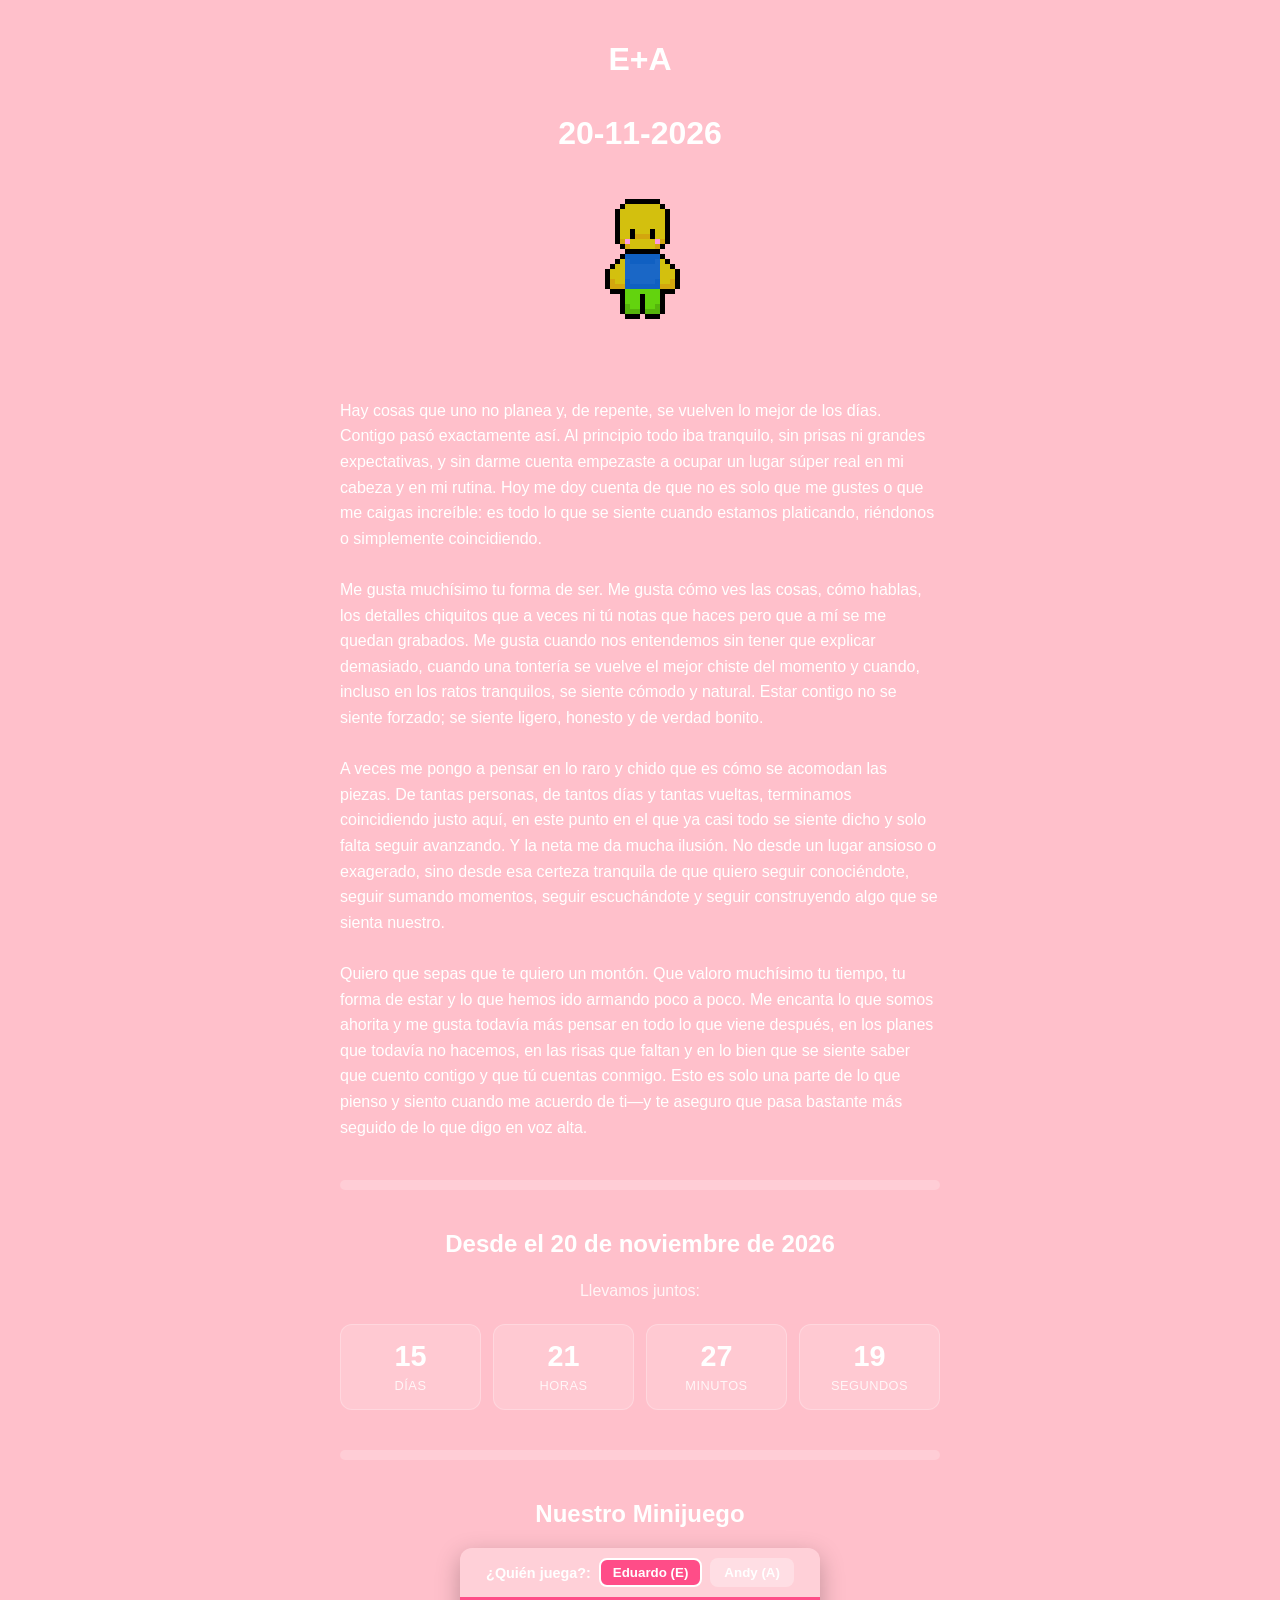
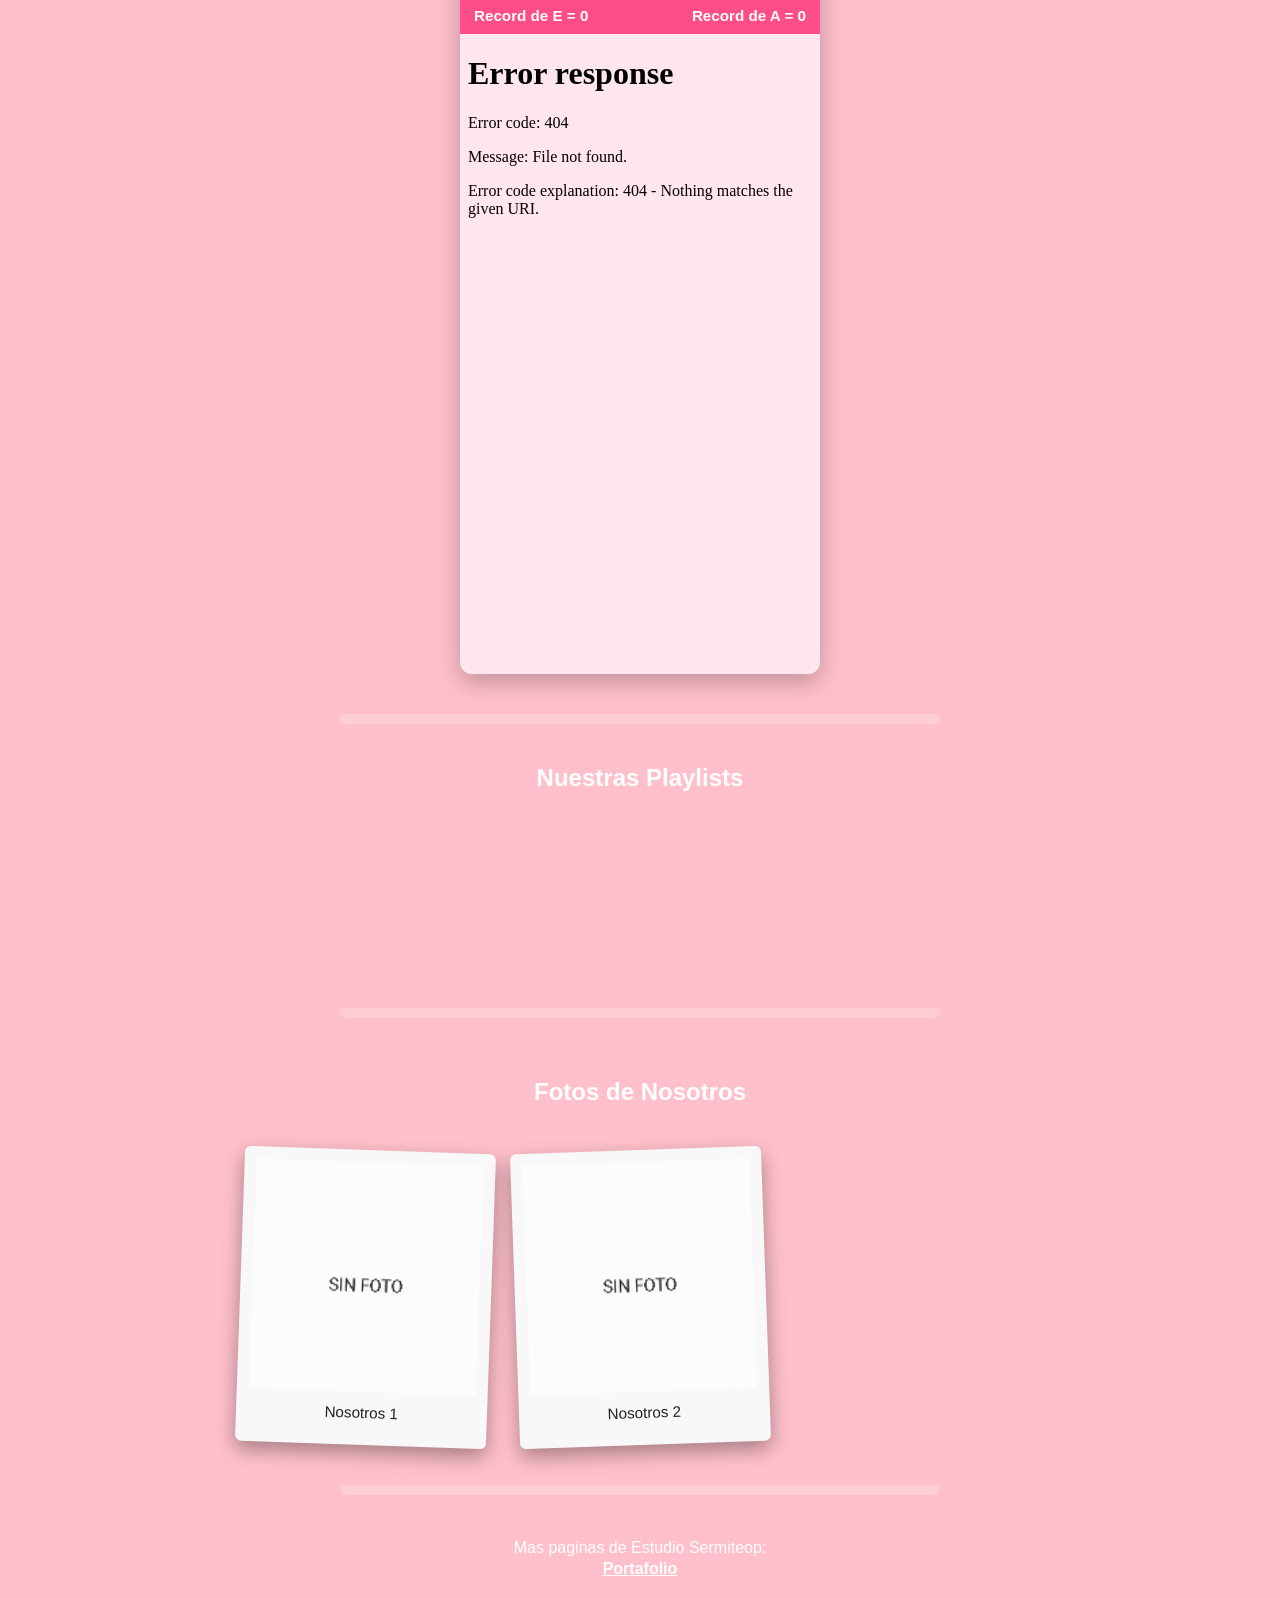
==== index.html @ b9fe1ef0 "Add files via upload" ====
<!DOCTYPE html>
<html lang="es">
<head>
  <meta charset="utf-8">
  <meta name="viewport" content="width=device-width, initial-scale=1.0">
  <title>Para Andy</title>
  <link rel="stylesheet" href="style.css">
</head>
<body>
  <h1>E+A <br><br>20-11-2026</h1>
  <img src="nose.gif" alt="Personaje pixel art" class="pixel-art">

  <p>Hay cosas que uno no planea y, de repente, se vuelven lo mejor de los días. Contigo pasó exactamente así. Al principio todo iba tranquilo, sin prisas ni grandes expectativas, y sin darme cuenta empezaste a ocupar un lugar súper real en mi cabeza y en mi rutina. Hoy me doy cuenta de que no es solo que me gustes o que me caigas increíble: es todo lo que se siente cuando estamos platicando, riéndonos o simplemente coincidiendo.
  <br><br>
  Me gusta muchísimo tu forma de ser. Me gusta cómo ves las cosas, cómo hablas, los detalles chiquitos que a veces ni tú notas que haces pero que a mí se me quedan grabados. Me gusta cuando nos entendemos sin tener que explicar demasiado, cuando una tontería se vuelve el mejor chiste del momento y cuando, incluso en los ratos tranquilos, se siente cómodo y natural. Estar contigo no se siente forzado; se siente ligero, honesto y de verdad bonito.
  <br><br>
  A veces me pongo a pensar en lo raro y chido que es cómo se acomodan las piezas. De tantas personas, de tantos días y tantas vueltas, terminamos coincidiendo justo aquí, en este punto en el que ya casi todo se siente dicho y solo falta seguir avanzando. Y la neta me da mucha ilusión. No desde un lugar ansioso o exagerado, sino desde esa certeza tranquila de que quiero seguir conociéndote, seguir sumando momentos, seguir escuchándote y seguir construyendo algo que se sienta nuestro.
  <br><br>
  Quiero que sepas que te quiero un montón. Que valoro muchísimo tu tiempo, tu forma de estar y lo que hemos ido armando poco a poco. Me encanta lo que somos ahorita y me gusta todavía más pensar en todo lo que viene después, en los planes que todavía no hacemos, en las risas que faltan y en lo bien que se siente saber que cuento contigo y que tú cuentas conmigo.
  Esto es solo una parte de lo que pienso y siento cuando me acuerdo de ti—y te aseguro que pasa bastante más seguido de lo que digo en voz alta.</p>

  <hr class="separador">

  <section class="contador-section">
    <h2>Desde el 20 de noviembre de 2026</h2>
    <p class="contador-sub">Llevamos juntos:</p>

    <div class="contador-grid">
      <div class="contador-box">
        <span id="dias">0</span>
        <small>Días</small>
      </div>
      <div class="contador-box">
        <span id="horas">00</span>
        <small>Horas</small>
      </div>
      <div class="contador-box">
        <span id="minutos">00</span>
        <small>Minutos</small>
      </div>
      <div class="contador-box">
        <span id="segundos">00</span>
        <small>Segundos</small>
      </div>
    </div>
  </section>

  <hr class="separador">

  <section class="juego-section">
    <h2>Nuestro Minijuego</h2>
    <div class="contenedor-juego">
      <div class="selector-jugador">
        <span>¿Quién juega?:</span>
        <button id="btn-E" class="btn-jugador activo" onclick="elegirJugador('E')">Eduardo (E)</button>
        <button id="btn-A" class="btn-jugador" onclick="elegirJugador('A')">Andy (A)</button>
      </div>

      <div class="barra-records">
        <span id="texto-record-e">Record de E = 0</span>
        <span id="texto-record-a">Record de A = 0</span>
      </div>

      <iframe class="marco-juego" src="Juegos/Juego1/Cupid's Rush.html"></iframe>
    </div>
  </section>

  <hr class="separador">

  <section class="playlists">
    <h2>Nuestras Playlists</h2>
    <iframe data-testid="embed-iframe" style="border-radius:12px" src="https://spotify.com" width="100%" height="152" frameBorder="0" allowfullscreen="" allow="autoplay; clipboard-write; encrypted-media; fullscreen; picture-in-picture" loading="lazy"></iframe>
  </section>

  <hr class="separador">

  <section class="grid-fotos">
    <h2 style="grid-column: 1 / -1;">Fotos de Nosotros</h2>
    <figure class="polaroid">
      <img src="NoFoto.png" alt="nosotros1">
      <figcaption>Nosotros 1</figcaption>
    </figure>
    <figure class="polaroid">
      <img src="NoFoto.png" alt="nosotros2">
      <figcaption>Nosotros 2</figcaption>
    </figure>
  </section>

  <hr class="separador">

  <footer>
    <p>Mas paginas de Estudio Sermiteop:</p>
    <a href="https://github.io">Portafolio</a>
  </footer>

  <script src="script.js"></script>
</body>
</html>
---- style.css ----
body {
  background-color: pink;
  font-family: sans-serif;
  margin: 0;
  padding: 20px;
  color: white;
}

h1, h2 {
  color: white;
  text-align: center;
}

p {
  color: white;
  max-width: 600px;
  width: 100%;
  margin: 0 auto;
  line-height: 1.6;
}

.separador {
  border: none;
  height: 10px;
  background-color: rgba(255, 255, 255, 0.2);
  margin: 40px auto;
  max-width: 600px;
  border-radius: 5px;
}

.pixel-art {
  display: block;
  margin: 0 auto 24px auto;
  width: 200px;
  height: auto;
  image-rendering: pixelated;
  image-rendering: crisp-edges;
}

/* --- CONTADOR --- */
.contador-section {
  text-align: center;
  max-width: 600px;
  margin: 0 auto;
}

.contador-sub {
  opacity: 0.85;
  margin-bottom: 20px;
}

.contador-grid {
  display: grid;
  grid-template-columns: repeat(4, 1fr);
  gap: 12px;
}

.contador-box {
  background: rgba(255, 255, 255, 0.15);
  border: 1px solid rgba(255, 255, 255, 0.25);
  border-radius: 12px;
  padding: 16px 8px;
  display: flex;
  flex-direction: column;
  align-items: center;
}

.contador-box span {
  font-size: 1.8rem;
  font-weight: 700;
  line-height: 1.1;
}

.contador-box small {
  margin-top: 6px;
  font-size: 0.8rem;
  opacity: 0.85;
  text-transform: uppercase;
  letter-spacing: 0.5px;
}

/* --- MINIJUEGO Y RÉCORDS --- */
.juego-section {
  max-width: 360px;
  margin: 0 auto;
  text-align: center;
}

.contenedor-juego {
  width: 360px;
  max-width: 100%;
  margin: 0 auto;
  display: flex;
  flex-direction: column;
  border-radius: 12px;
  overflow: hidden;
  box-shadow: 0 8px 25px rgba(0, 0, 0, 0.25);
}

.selector-jugador {
  display: flex;
  justify-content: center;
  gap: 8px;
  background-color: rgba(255, 255, 255, 0.25);
  padding: 10px;
  font-size: 0.9rem;
  align-items: center;
  font-weight: bold;
}

.btn-jugador {
  background-color: rgba(255, 255, 255, 0.3);
  color: white;
  border: 2px solid transparent;
  padding: 5px 12px;
  border-radius: 8px;
  cursor: pointer;
  font-weight: bold;
  transition: 0.2s;
}

.btn-jugador.activo {
  background-color: #ff4d88;
  border-color: white;
}

.barra-records {
  display: flex;
  justify-content: space-between;
  align-items: center;
  background-color: #ff4d88;
  color: white;
  padding: 10px 14px;
  font-weight: bold;
  font-size: 0.95rem;
}

.marco-juego {
  width: 360px;
  max-width: 100%;
  height: 640px;
  border: none;
  background-color: #ffe6ee;
  display: block;
}

/* --- PLAYLISTS Y FOTOS POLAROID --- */
.playlists, footer {
  max-width: 600px;
  margin: 0 auto;
  text-align: center;
}

.grid-fotos {
  display: grid;
  grid-template-columns: repeat(auto-fit, minmax(220px, 1fr));
  gap: 24px;
  max-width: 800px;
  margin: 0 auto;
}

.polaroid {
  background: #f8f8f8;
  color: #222;
  padding: 12px 12px 24px 12px;
  border-radius: 6px;
  box-shadow: 0 8px 20px rgba(0, 0, 0, 0.35);
  margin: 0;
  transition: transform 0.25s ease;
}

.polaroid:nth-child(odd) {
  transform: rotate(-2deg);
}

.polaroid:nth-child(even) {
  transform: rotate(2deg);
}

.polaroid:hover {
  transform: rotate(0deg) scale(1.03);
}

.polaroid img {
  width: 100%;
  height: 230px;
  object-fit: cover;
  border-radius: 3px;
  display: block;
}

.polaroid figcaption {
  margin-top: 12px;
  font-size: 0.95rem;
  text-align: center;
  font-weight: 500;
}

footer a {
  color: white;
  font-weight: bold;
}
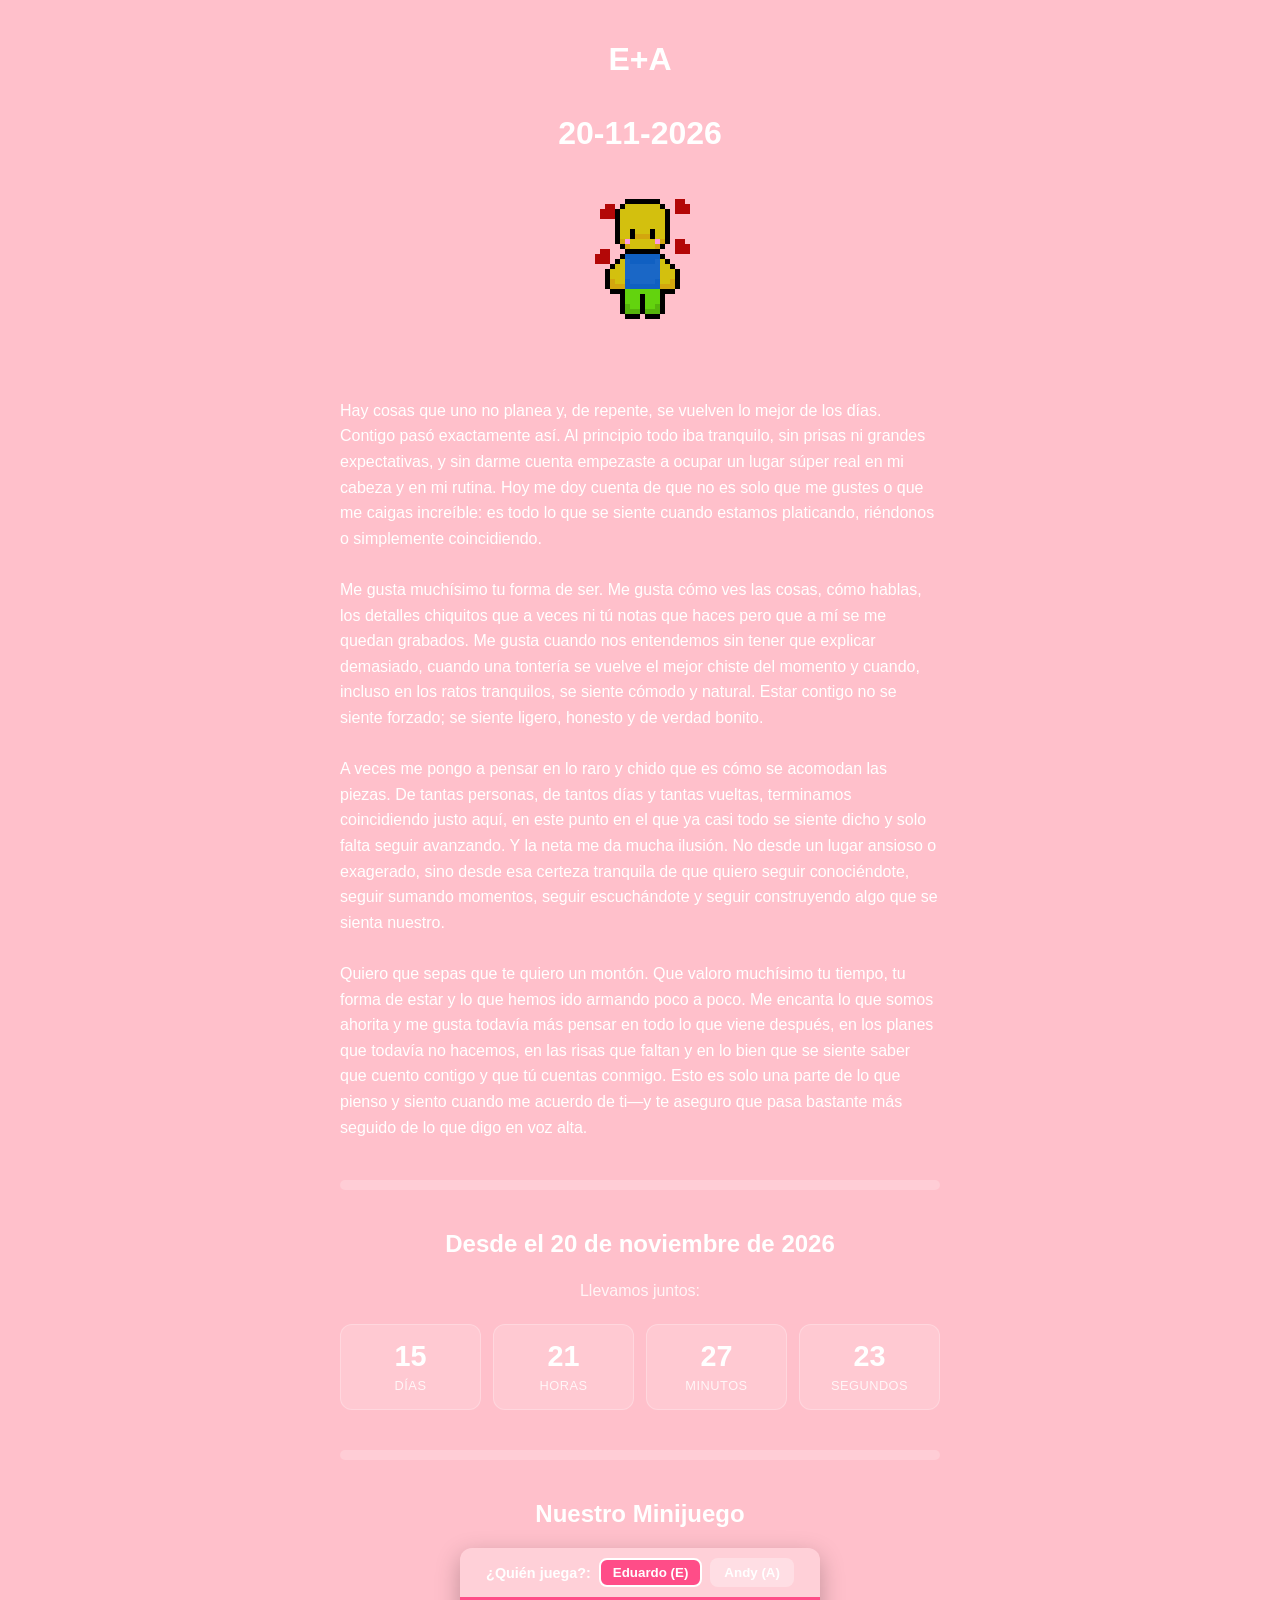
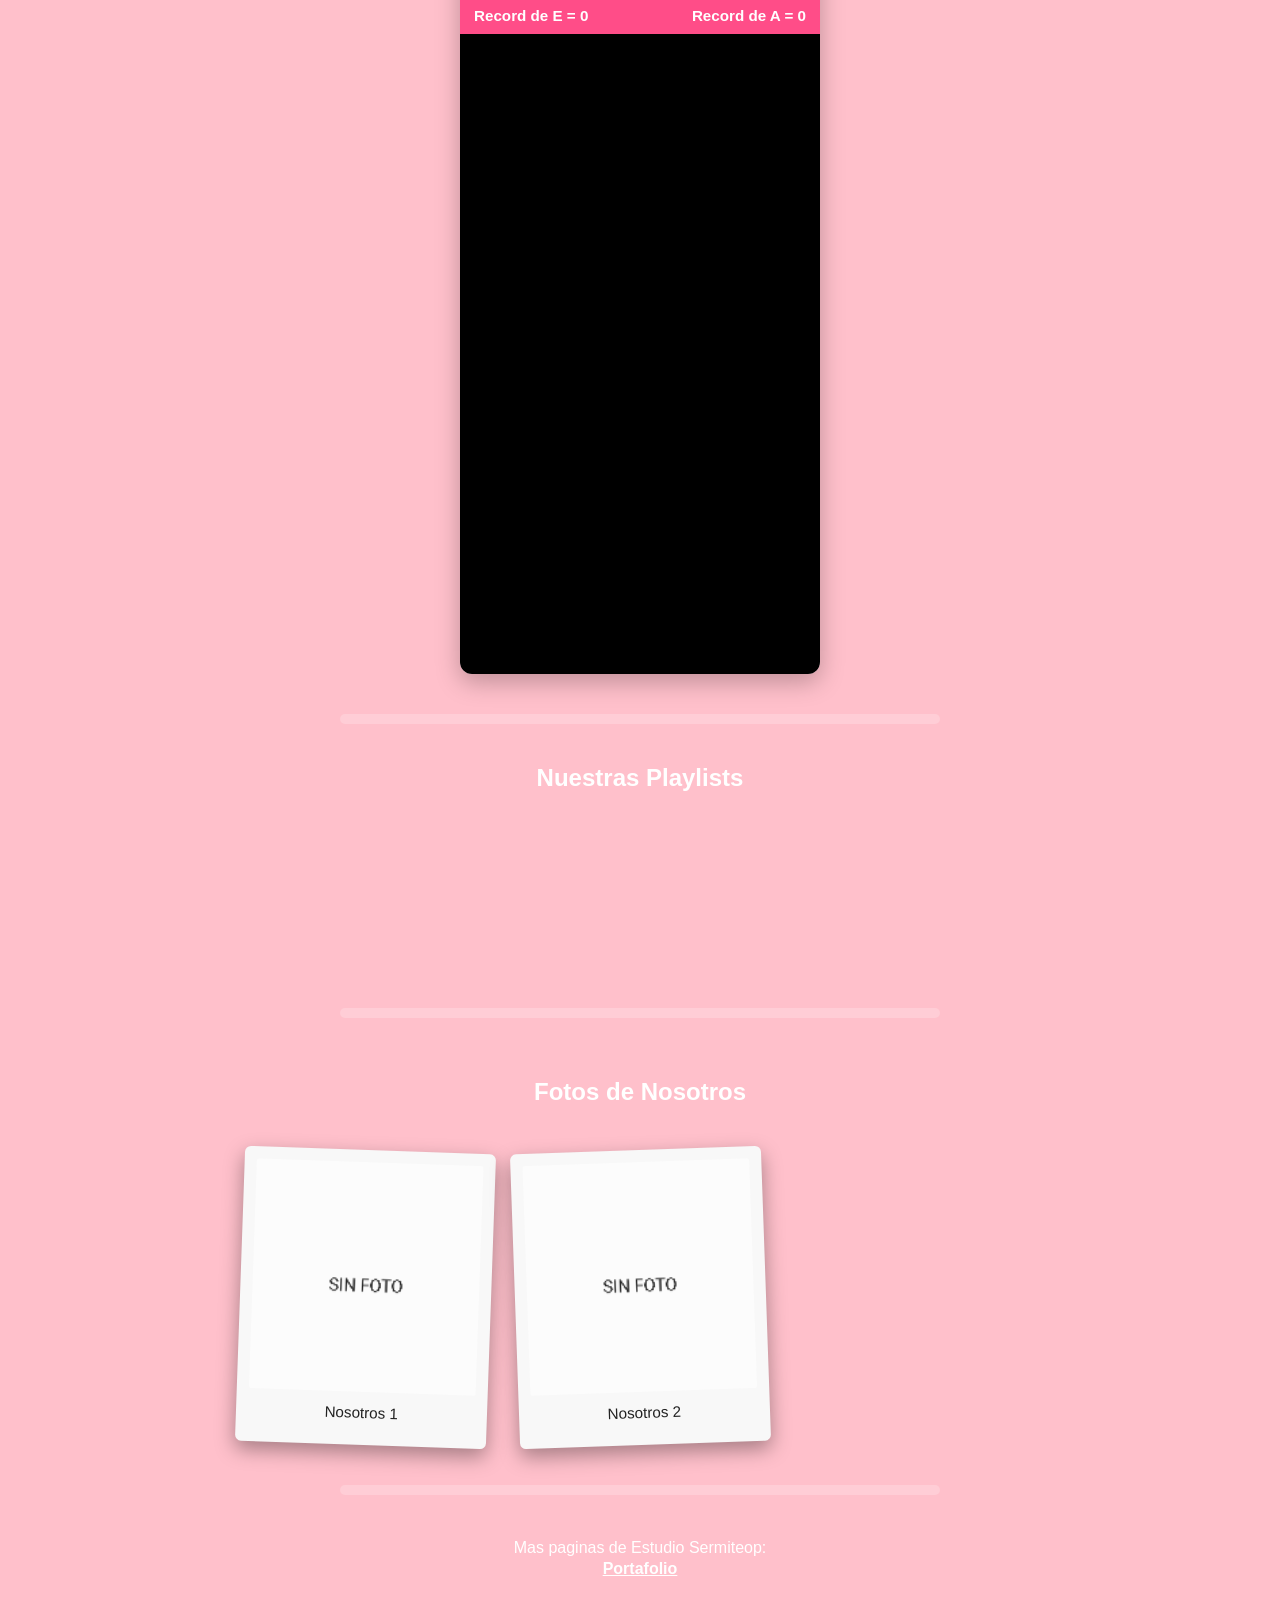
==== commit 5f461d37: "Update index.html" ====
--- a/index.html
+++ b/index.html
@@ -69,7 +69,7 @@
 
   <section class="playlists">
     <h2>Nuestras Playlists</h2>
-    <iframe data-testid="embed-iframe" style="border-radius:12px" src="https://spotify.com" width="100%" height="152" frameBorder="0" allowfullscreen="" allow="autoplay; clipboard-write; encrypted-media; fullscreen; picture-in-picture" loading="lazy"></iframe>
+    <iframe data-testid="embed-iframe" style="border-radius:12px" src="https://open.spotify.com/embed/playlist/2mgs2DRRnnPiBZLHMMQoI8?utm_source=generator&si=07cae25726514ab0" width="100%" height="152" frameBorder="0" allowfullscreen="" allow="autoplay; clipboard-write; encrypted-media; fullscreen; picture-in-picture" loading="lazy"></iframe>
   </section>
 
   <hr class="separador">
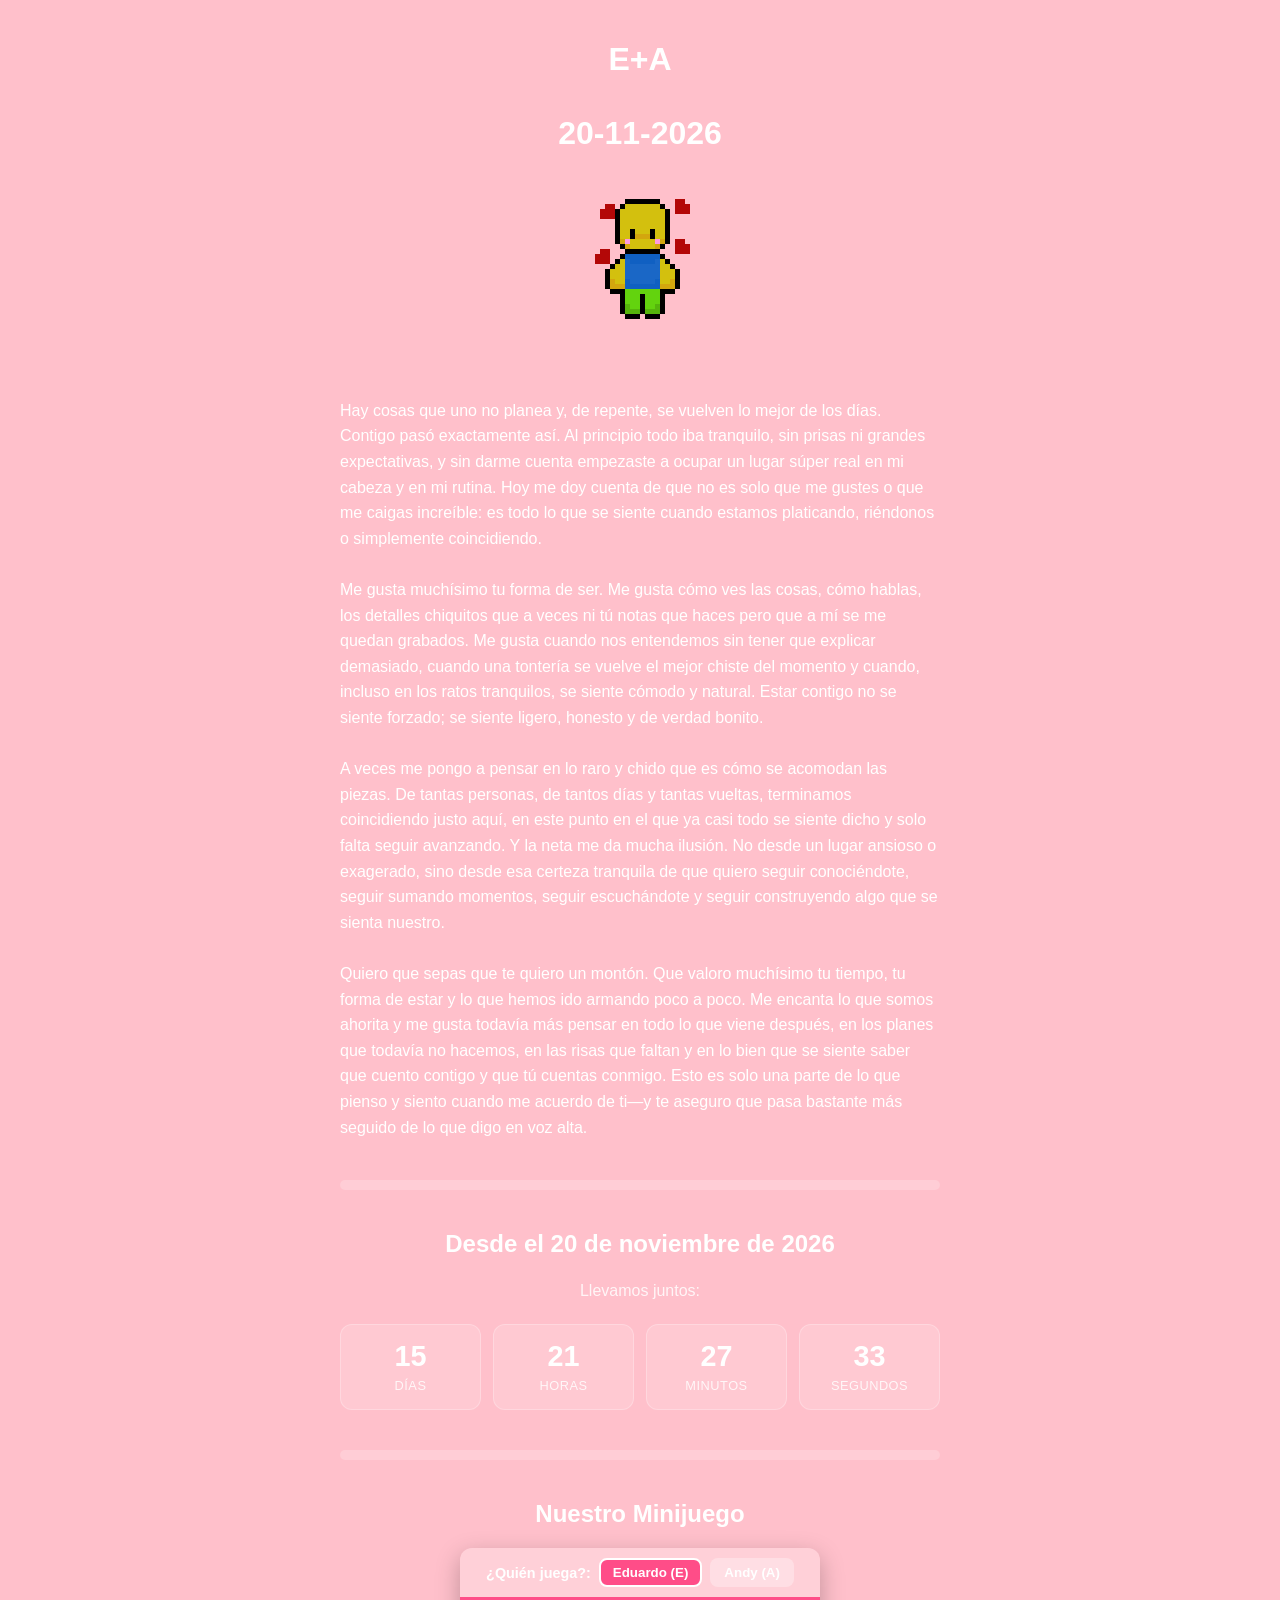
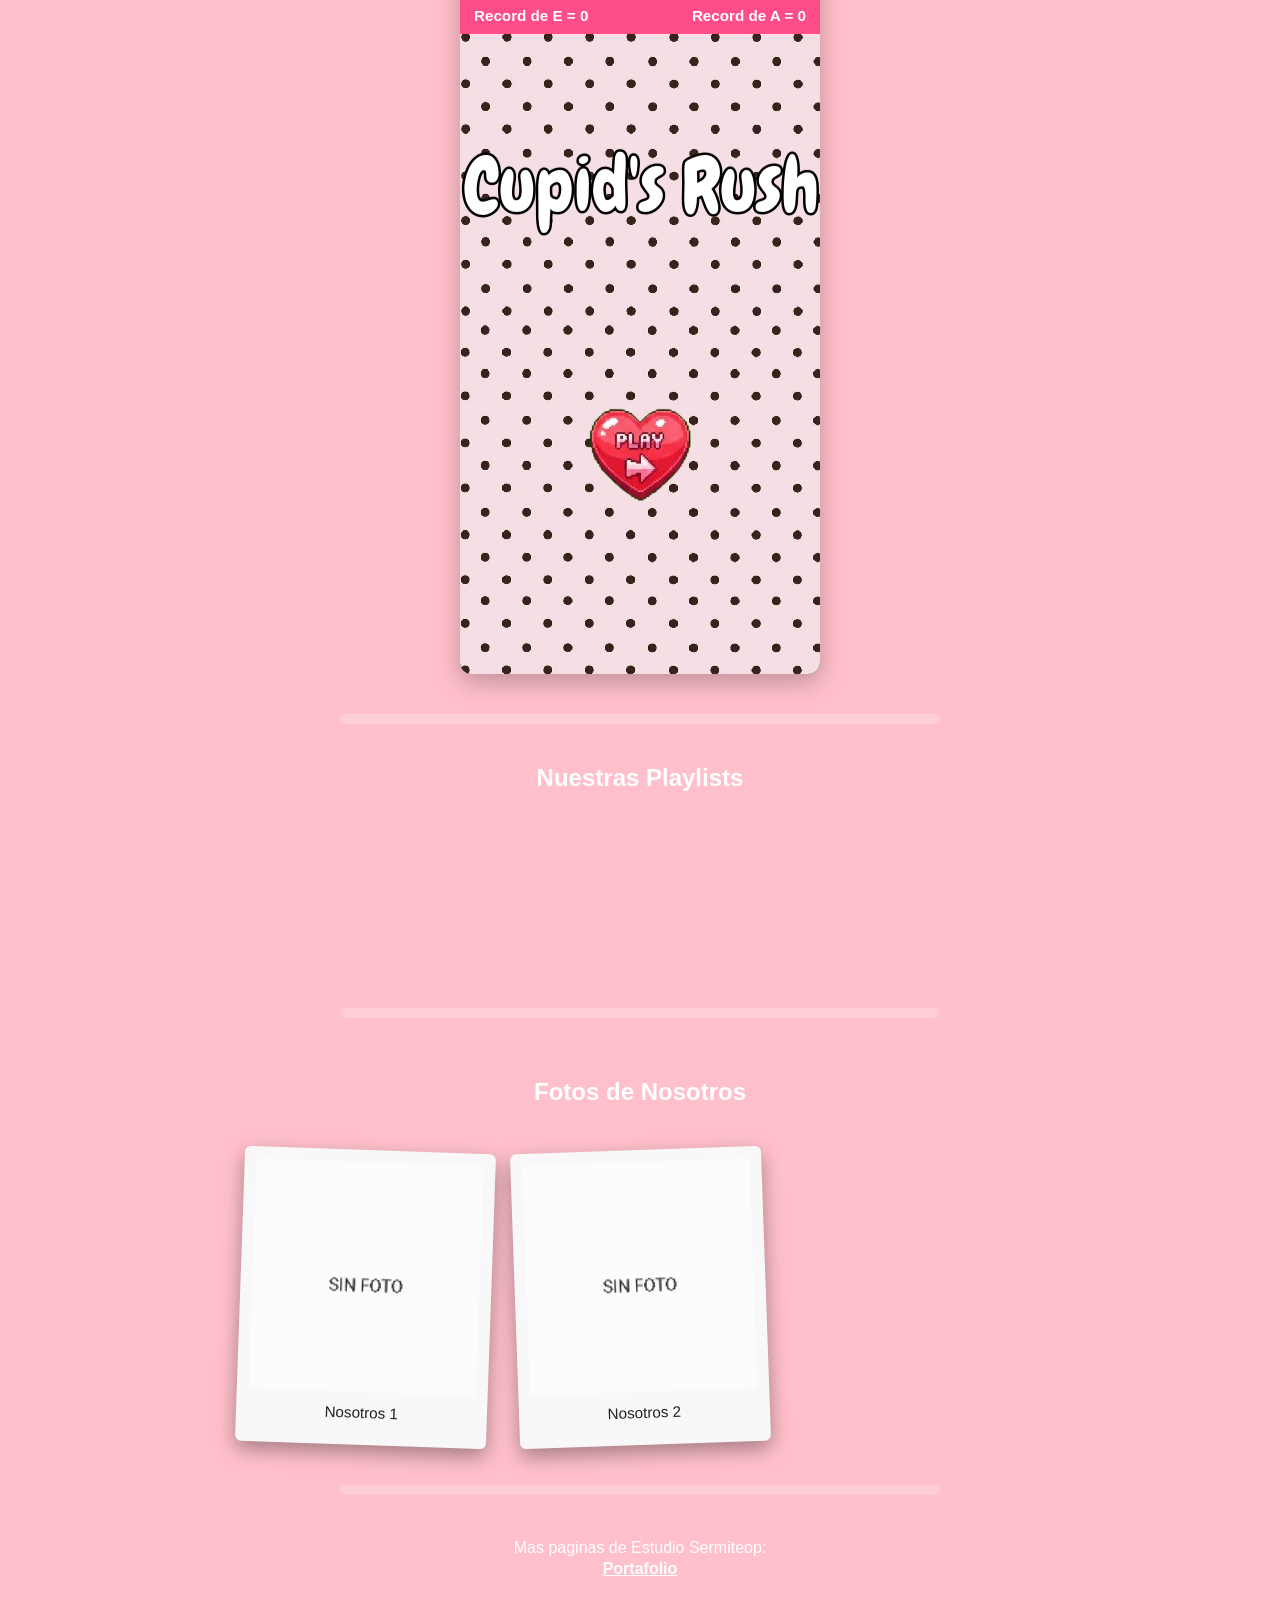
==== commit 3f69b158: "Update index.html" ====
--- a/index.html
+++ b/index.html
@@ -61,7 +61,7 @@
         <span id="texto-record-a">Record de A = 0</span>
       </div>
 
-      <iframe class="marco-juego" src="Juegos/Juego1/Cupid's Rush.html"></iframe>
+      <iframe class="marco-juego" src="Juegos/Juego1/Cupid'sRush.html"></iframe>
     </div>
   </section>
 
